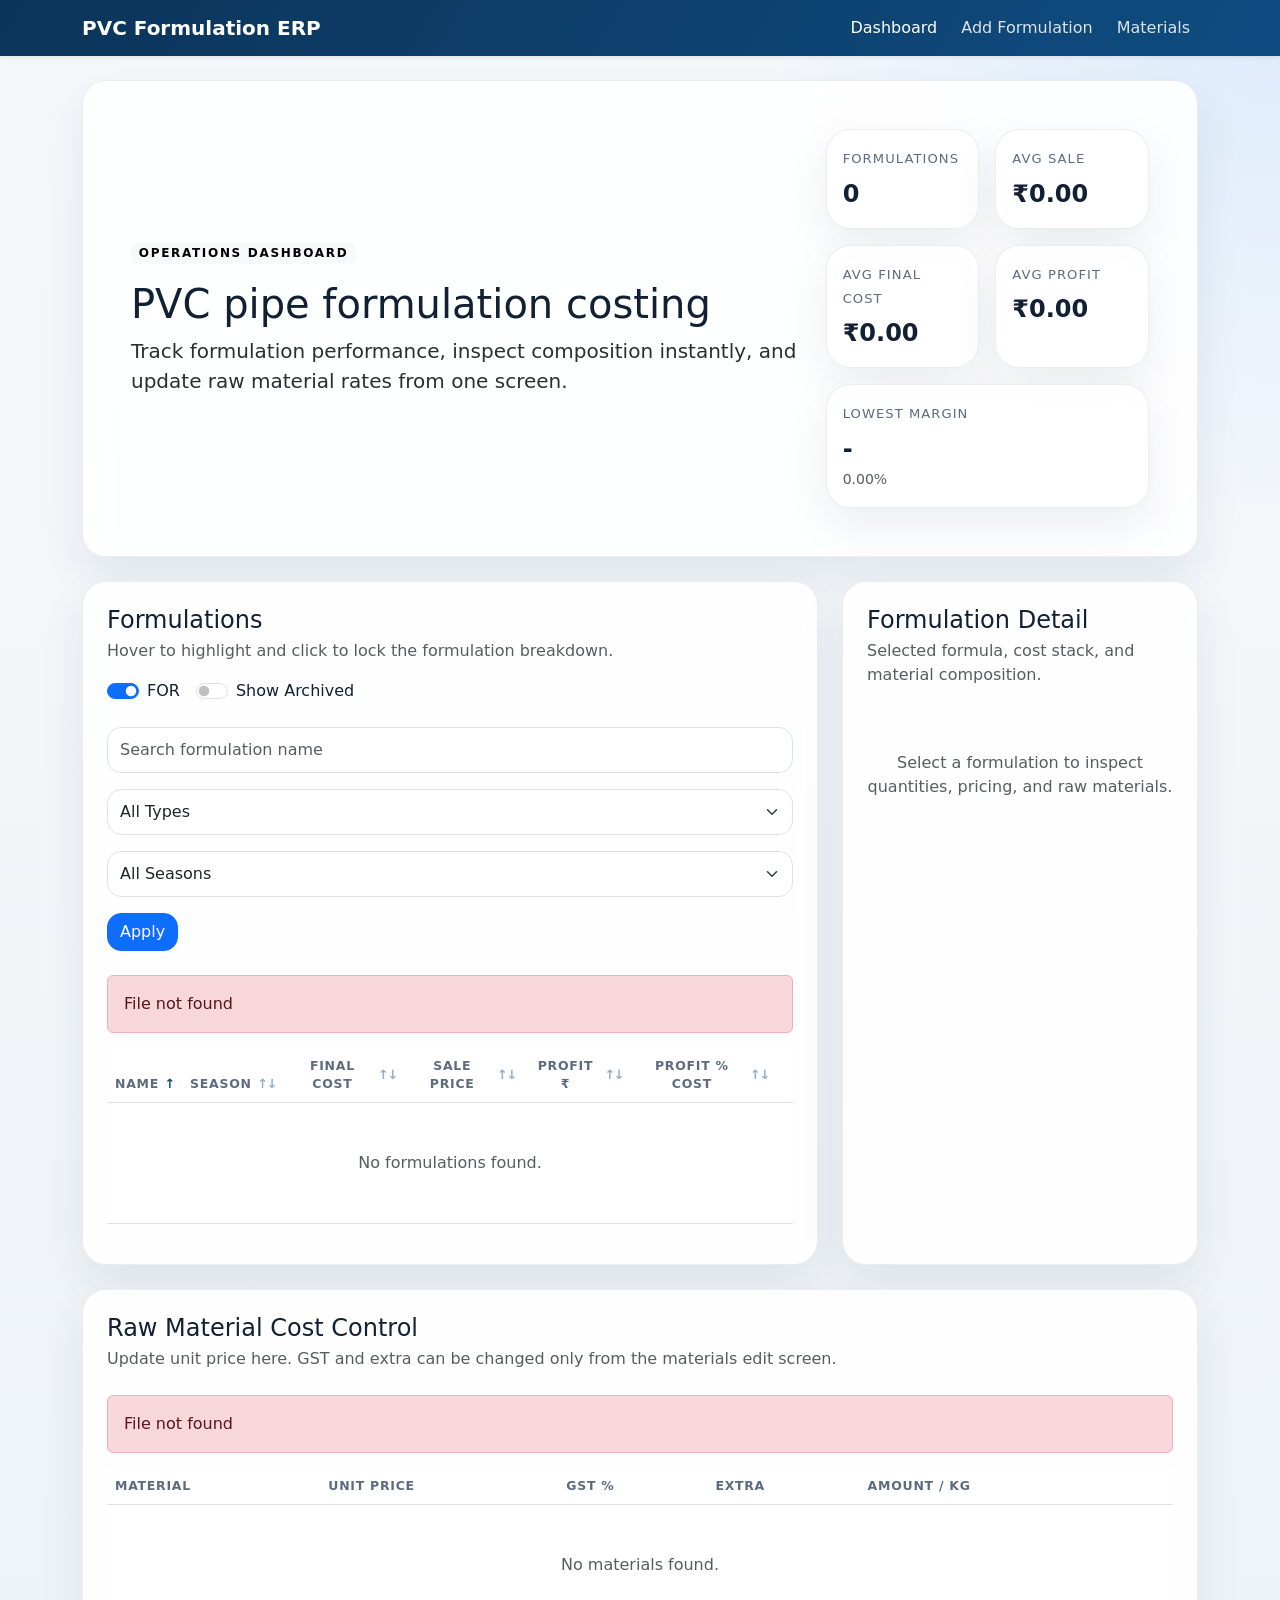
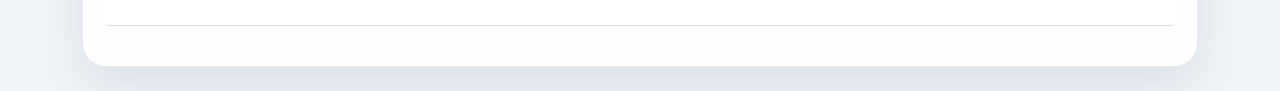
==== frontend/index.html @ 73e2455e "Enhancements" ====
<!DOCTYPE html>
<html lang="en">
  <head>
    <meta charset="UTF-8" />
    <meta name="viewport" content="width=device-width, initial-scale=1.0" />
    <title>PVC Formulation Dashboard</title>
    <link
      href="https://cdn.jsdelivr.net/npm/bootstrap@5.3.3/dist/css/bootstrap.min.css"
      rel="stylesheet"
    />
    <link rel="stylesheet" href="/frontend/css/styles.css" />
  </head>
  <body data-page="dashboard">
    <nav class="navbar navbar-expand-lg navbar-dark app-navbar shadow-sm">
      <div class="container">
        <a class="navbar-brand fw-semibold" href="/">PVC Formulation ERP</a>
        <div class="navbar-nav ms-auto gap-2">
          <a class="nav-link active" href="/">Dashboard</a>
          <a class="nav-link" href="/add-formulation">Add Formulation</a>
          <a class="nav-link" href="/materials-page">Materials</a>
        </div>
      </div>
    </nav>

    <main class="container py-4">
      <section class="hero-card p-4 p-lg-5 mb-4">
        <div class="row align-items-center g-4">
          <div class="col-lg-8">
            <span class="badge text-bg-light text-uppercase tracking">Operations Dashboard</span>
            <h1 class="display-6 mt-3 mb-2">PVC pipe formulation costing</h1>
            <p class="lead mb-0 text-secondary-emphasis">
              Track formulation performance, inspect composition instantly, and update raw material rates from one screen.
            </p>
          </div>
          <div class="col-lg-4">
            <div class="row g-3">
              <div class="col-6 col-md-4 col-lg-6">
                <div class="metric-card">
                  <span class="metric-label">Formulations</span>
                  <strong id="summaryFormulations">0</strong>
                </div>
              </div>
              <div class="col-6 col-md-4 col-lg-6">
                <div class="metric-card">
                  <span class="metric-label">Avg Sale</span>
                  <strong id="summarySalePrice">₹0.00</strong>
                </div>
              </div>
              <div class="col-6 col-md-4 col-lg-6">
                <div class="metric-card">
                  <span class="metric-label">Avg Final Cost</span>
                  <strong id="summaryFinalCost">₹0.00</strong>
                </div>
              </div>
              <div class="col-6 col-md-4 col-lg-6">
                <div class="metric-card">
                  <span class="metric-label">Avg Profit</span>
                  <strong id="summaryProfit">₹0.00</strong>
                </div>
              </div>
              <div class="col-12 col-md-8 col-lg-12">
                <div class="metric-card">
                  <span class="metric-label">Lowest Margin</span>
                  <strong id="summaryLowestMargin">-</strong>
                  <small id="summaryLowestMarginValue" class="text-muted">0.00%</small>
                </div>
              </div>
            </div>
          </div>
        </div>
      </section>

      <div class="row g-4">
        <div class="col-xl-8">
          <section class="panel-card p-4 h-100">
            <div class="d-flex flex-wrap align-items-end justify-content-between gap-3 mb-4">
              <div>
                <h2 class="h4 mb-1">Formulations</h2>
                <p class="text-muted mb-0">Hover to highlight and click to lock the formulation breakdown.</p>
              </div>
              <div class="d-flex flex-wrap gap-3 align-items-end">
                <div class="form-check form-switch mb-2">
                  <input class="form-check-input" type="checkbox" role="switch" id="dashboardWithoutFor" checked />
                  <label class="form-check-label" for="dashboardWithoutFor">FOR</label>
                </div>
                <div class="form-check form-switch mb-2">
                  <input class="form-check-input" type="checkbox" role="switch" id="showArchivedFormulations" />
                  <label class="form-check-label" for="showArchivedFormulations">Show Archived</label>
                </div>
                <input id="searchFormulations" class="form-control" placeholder="Search formulation name" />
                <select id="filterType" class="form-select">
                  <option value="">All Types</option>
                  <option value="Garden">Garden</option>
                  <option value="Braided">Braided</option>
                  <option value="Recycled">Recycled</option>
                </select>
                <select id="filterSeason" class="form-select">
                  <option value="">All Seasons</option>
                  <option value="Summer">Summer</option>
                  <option value="Winter">Winter</option>
                  <option value="All Weather">All Weather</option>
                </select>
                <button id="applyFilters" class="btn btn-primary">Apply</button>
              </div>
            </div>

            <div id="dashboardAlert" class="alert alert-danger d-none" role="alert"></div>

            <div id="dashboardLoader" class="text-center py-5 d-none">
              <div class="spinner-border text-primary" role="status"></div>
              <p class="mt-3 text-muted mb-0">Loading formulations...</p>
            </div>

            <div class="table-responsive">
              <table class="table align-middle">
                <thead>
                  <tr>
                    <th>
                      <button type="button" class="sort-button" data-sort-key="name">
                        <span>Name</span>
                        <span class="sort-arrow">↕</span>
                      </button>
                    </th>
                    <th>
                      <button type="button" class="sort-button" data-sort-key="season">
                        <span>Season</span>
                        <span class="sort-arrow">↕</span>
                      </button>
                    </th>
                    <th>
                      <button type="button" class="sort-button" data-sort-key="final_cost">
                        <span>Final Cost</span>
                        <span class="sort-arrow">↕</span>
                      </button>
                    </th>
                    <th>
                      <button type="button" class="sort-button" data-sort-key="sale_price">
                        <span>Sale Price</span>
                        <span class="sort-arrow">↕</span>
                      </button>
                    </th>
                    <th>
                      <button type="button" class="sort-button" data-sort-key="profit">
                        <span>Profit ₹</span>
                        <span class="sort-arrow">↕</span>
                      </button>
                    </th>
                    <th>
                      <button type="button" class="sort-button" data-sort-key="profit_percent_cost">
                        <span>Profit % Cost</span>
                        <span class="sort-arrow">↕</span>
                      </button>
                    </th>
                    <th></th>
                  </tr>
                </thead>
                <tbody id="formulationsTableBody">
                  <tr>
                    <td colspan="7" class="text-center text-muted py-5">No formulations found.</td>
                  </tr>
                </tbody>
              </table>
            </div>
          </section>
        </div>

        <div class="col-xl-4">
          <section class="panel-card p-4 h-100">
            <div class="d-flex justify-content-between align-items-start gap-3 mb-3">
              <div>
                <h2 class="h4 mb-1">Formulation Detail</h2>
                <p class="text-muted mb-0">Selected formula, cost stack, and material composition.</p>
              </div>
              <div class="d-flex gap-2">
                <button id="detailDuplicateButton" type="button" class="btn btn-sm btn-outline-secondary d-none">Duplicate</button>
                <button id="detailArchiveButton" type="button" class="btn btn-sm btn-outline-danger d-none">Archive</button>
                <button id="detailRestoreButton" type="button" class="btn btn-sm btn-outline-success d-none">Restore</button>
                <a id="detailEditLink" href="/add-formulation" class="btn btn-sm btn-outline-primary d-none">Edit</a>
              </div>
            </div>

            <div id="detailEmpty" class="text-muted py-5 text-center">
              Select a formulation to inspect quantities, pricing, and raw materials.
            </div>

            <div id="detailPanel" class="d-none">
              <div class="detail-header mb-3">
                <h3 id="detailName" class="h5 mb-1"></h3>
                <div class="d-flex flex-wrap gap-2">
                  <span id="detailType" class="badge text-bg-primary"></span>
                  <span id="detailSeason" class="badge text-bg-light"></span>
                </div>
              </div>

              <div class="mb-4">
                <div class="d-flex justify-content-between align-items-center mb-2">
                  <h3 class="h6 mb-0">Materials Used</h3>
                  <span id="detailMaterialCount" class="text-muted small"></span>
                </div>
                <div id="detailItems" class="detail-items"></div>
              </div>

              <div class="preview-grid">
                <div class="preview-item">
                  <span>Total Qty</span>
                  <strong id="detailTotalQty">0.00</strong>
                </div>
                <div class="preview-item">
                  <span>Total Amount</span>
                  <strong id="detailTotalAmount">₹0.00</strong>
                </div>
                <div class="preview-item">
                  <span>Price / Kg</span>
                  <strong id="detailPricePerKg">₹0.00</strong>
                </div>
                <div class="preview-item">
                  <span>Misc</span>
                  <strong id="detailMisc">₹0.00</strong>
                </div>
                <div class="preview-item">
                  <span>Final Cost</span>
                  <strong id="detailFinalCost">₹0.00</strong>
                </div>
                <div class="preview-item">
                  <span>Sale Price</span>
                  <strong id="detailSalePrice">₹0.00</strong>
                </div>
                <div class="preview-item">
                  <span>Fixed Profit</span>
                  <strong id="detailFixedProfit">₹0.00</strong>
                </div>
                <div class="preview-item">
                  <span>Profit % Cost</span>
                  <strong id="detailProfitPercentCost">0.00%</strong>
                </div>
                <div class="preview-item">
                  <span>Profit % Sale</span>
                  <strong id="detailProfitPercentSale">0.00%</strong>
                </div>
              </div>
            </div>
          </section>
        </div>
      </div>

      <section class="panel-card p-4 mt-4">
        <div class="d-flex flex-wrap align-items-center justify-content-between gap-3 mb-4">
          <div>
            <h2 class="h4 mb-1">Raw Material Cost Control</h2>
            <p class="text-muted mb-0">Update unit price here. GST and extra can be changed only from the materials edit screen.</p>
          </div>
        </div>

        <div id="dashboardMaterialsAlert" class="alert d-none" role="alert"></div>

        <div id="dashboardMaterialsLoader" class="text-center py-4 d-none">
          <div class="spinner-border text-primary" role="status"></div>
          <p class="mt-3 text-muted mb-0">Loading materials...</p>
        </div>

        <div class="table-responsive">
          <table class="table align-middle">
            <thead>
              <tr>
                <th>Material</th>
                <th>Unit Price</th>
                <th>GST %</th>
                <th>Extra</th>
                <th>Amount / Kg</th>
                <th></th>
              </tr>
            </thead>
            <tbody id="dashboardMaterialsTableBody">
              <tr>
                <td colspan="6" class="text-center text-muted py-5">No materials found.</td>
              </tr>
            </tbody>
          </table>
        </div>
      </section>
    </main>

    <script src="/frontend/js/common.js"></script>
    <script src="/frontend/js/api.js"></script>
    <script src="/frontend/js/dashboard.js"></script>
  </body>
</html>
---- frontend/css/styles.css ----
:root {
  --bg: #eef3f7;
  --surface: rgba(255, 255, 255, 0.9);
  --surface-strong: #ffffff;
  --text-main: #122033;
  --text-soft: #5e6b7f;
  --primary: #0f4c81;
  --primary-deep: #0b3459;
  --accent: #d8ecff;
  --line: rgba(18, 32, 51, 0.08);
  --shadow: 0 18px 45px rgba(16, 36, 60, 0.08);
}

body {
  min-height: 100vh;
  color: var(--text-main);
  background:
    radial-gradient(circle at top right, rgba(111, 177, 255, 0.18), transparent 25%),
    linear-gradient(180deg, #f5f8fb 0%, var(--bg) 100%);
}

.app-navbar {
  background: linear-gradient(120deg, var(--primary-deep), var(--primary));
}

.nav-link {
  color: rgba(255, 255, 255, 0.85);
}

.nav-link:hover,
.nav-link.active {
  color: #fff;
}

.hero-card,
.panel-card,
.metric-card {
  background: var(--surface);
  border: 1px solid var(--line);
  border-radius: 24px;
  box-shadow: var(--shadow);
  backdrop-filter: blur(14px);
}

.hero-card {
  overflow: hidden;
}

.tracking {
  letter-spacing: 0.14em;
}

.metric-card {
  padding: 1rem;
  min-height: 100%;
}

.metric-card strong {
  display: block;
  font-size: 1.5rem;
  margin-top: 0.35rem;
}

.metric-label {
  font-size: 0.82rem;
  text-transform: uppercase;
  color: var(--text-soft);
  letter-spacing: 0.08em;
}

.preview-grid {
  display: grid;
  grid-template-columns: repeat(2, minmax(0, 1fr));
  gap: 1rem;
}

.preview-item {
  padding: 1rem;
  background: linear-gradient(180deg, #f8fbff, #eef6ff);
  border-radius: 18px;
  border: 1px solid rgba(15, 76, 129, 0.1);
}

.preview-item span {
  display: block;
  color: var(--text-soft);
  font-size: 0.9rem;
  margin-bottom: 0.3rem;
}

.preview-item strong {
  font-size: 1.3rem;
}

.table thead th {
  color: var(--text-soft);
  font-weight: 600;
  text-transform: uppercase;
  font-size: 0.78rem;
  letter-spacing: 0.06em;
}

.sort-button {
  display: inline-flex;
  align-items: center;
  gap: 0.35rem;
  padding: 0;
  border: 0;
  background: transparent;
  color: inherit;
  font: inherit;
  text-transform: inherit;
  letter-spacing: inherit;
}

.sort-arrow {
  color: rgba(15, 76, 129, 0.45);
  font-size: 0.8rem;
  line-height: 1;
  letter-spacing: -0.1em;
}

.sort-button.is-active .sort-arrow {
  color: var(--primary);
  font-weight: 700;
}

.table tbody tr {
  background: rgba(255, 255, 255, 0.72);
}

.table tbody tr[data-formulation-id] {
  cursor: pointer;
}

.table tbody tr[data-formulation-id] > * {
  transition: background-color 0.15s ease, box-shadow 0.15s ease;
}

.table tbody tr[data-formulation-id]:hover > * {
  background: rgba(216, 236, 255, 0.38);
}

.table tbody tr[data-formulation-id].is-selected > * {
  background: rgba(216, 236, 255, 0.68);
}

.table tbody tr[data-formulation-id].is-selected > *:first-child {
  box-shadow: inset 1px 0 0 rgba(15, 76, 129, 0.12), inset 0 1px 0 rgba(15, 76, 129, 0.12),
    inset 0 -1px 0 rgba(15, 76, 129, 0.12);
}

.table tbody tr[data-formulation-id].is-selected > *:last-child {
  box-shadow: inset -1px 0 0 rgba(15, 76, 129, 0.12), inset 0 1px 0 rgba(15, 76, 129, 0.12),
    inset 0 -1px 0 rgba(15, 76, 129, 0.12);
}

.table tbody tr[data-formulation-id].is-selected > *:not(:first-child):not(:last-child) {
  box-shadow: inset 0 1px 0 rgba(15, 76, 129, 0.12), inset 0 -1px 0 rgba(15, 76, 129, 0.12);
}

.table-row-summary {
  max-height: 0;
  overflow: hidden;
  color: var(--text-soft);
  font-size: 0.76rem;
  transition: max-height 0.15s ease, margin-top 0.15s ease;
}

.table tbody tr[data-formulation-id]:hover .table-row-summary,
.table tbody tr[data-formulation-id].is-selected .table-row-summary {
  max-height: 1.25rem;
  margin-top: 0.25rem;
}

.form-control,
.form-select {
  border-radius: 14px;
  min-height: 46px;
}

.btn {
  border-radius: 14px;
}

.item-row {
  border-color: rgba(15, 76, 129, 0.12) !important;
}

.detail-items {
  display: grid;
  gap: 0.75rem;
}

.detail-item {
  display: flex;
  justify-content: space-between;
  gap: 1rem;
  padding: 0.9rem 1rem;
  background: linear-gradient(180deg, #fbfdff, #f2f7fd);
  border: 1px solid rgba(15, 76, 129, 0.08);
  border-radius: 16px;
}

@media (max-width: 767px) {
  .preview-grid {
    grid-template-columns: 1fr;
  }
}
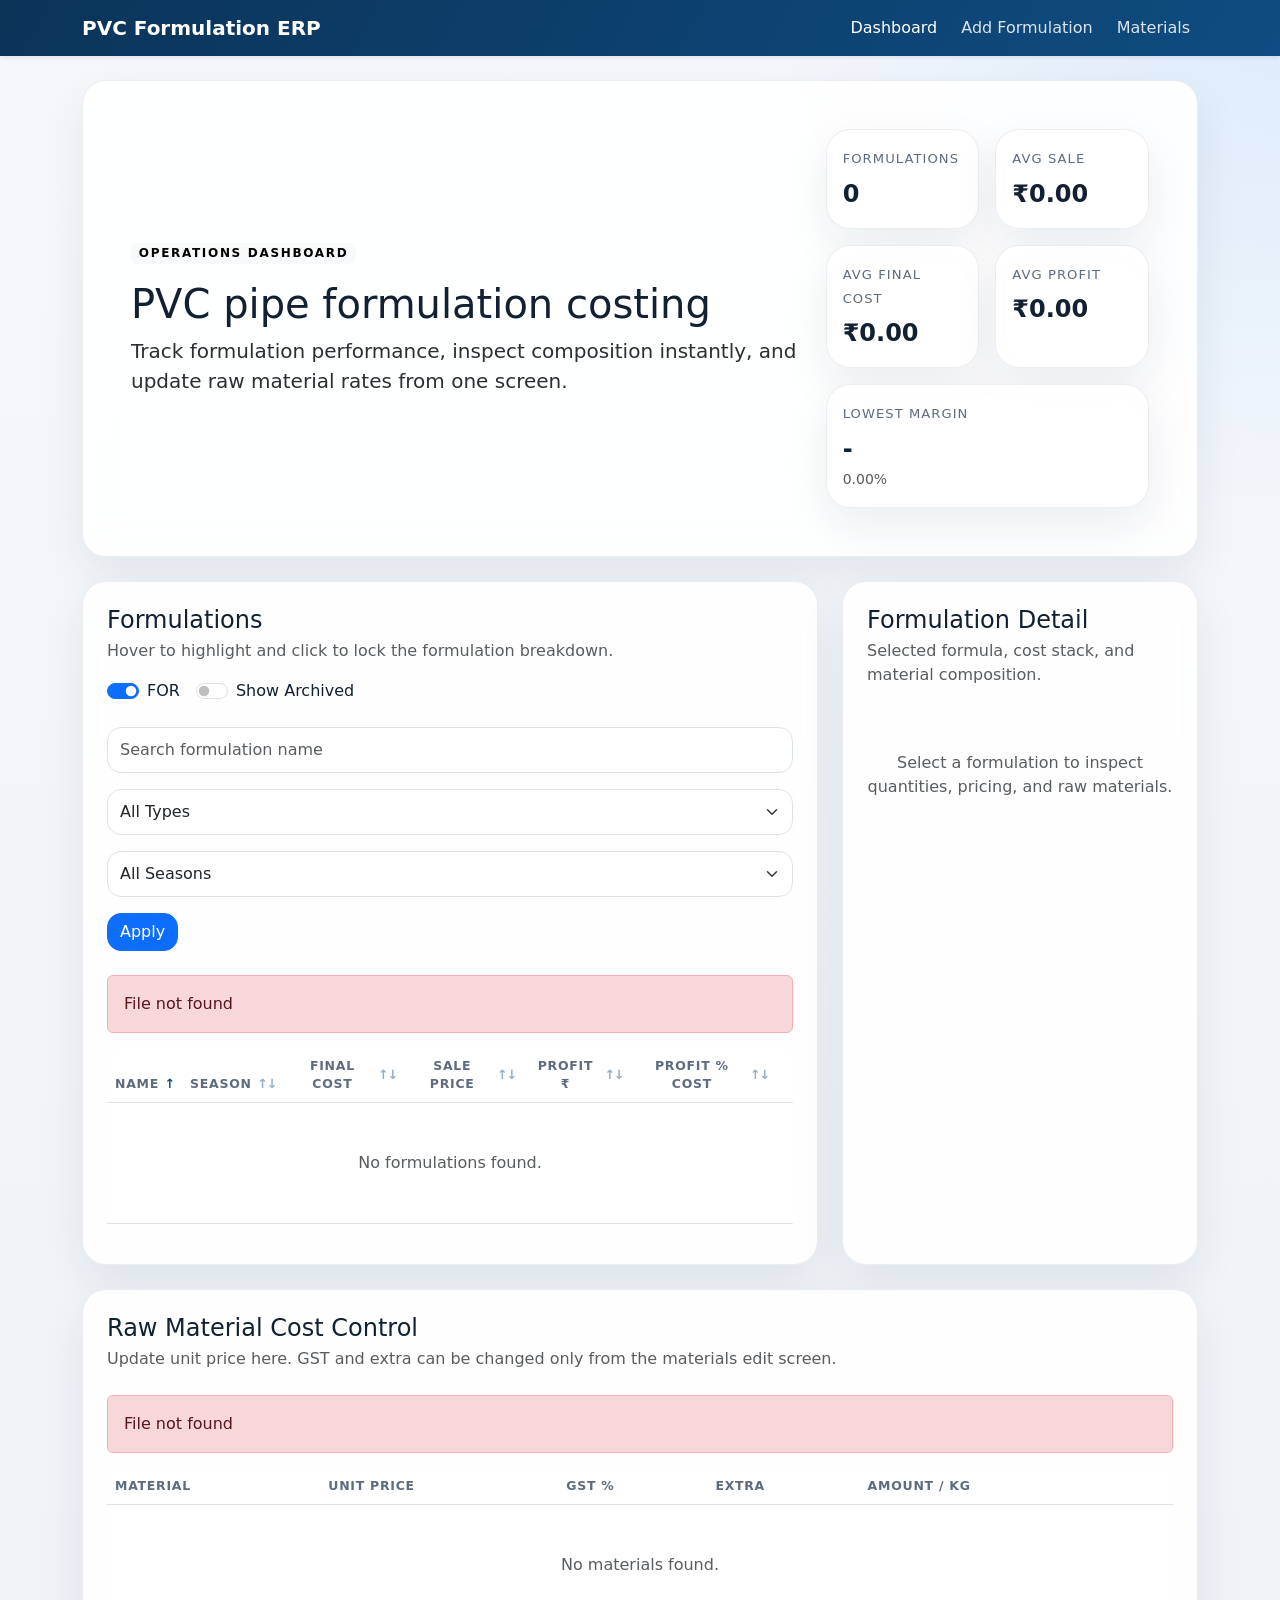
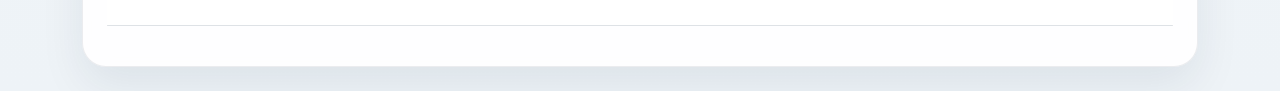
==== commit 77e9ecb5: "Responsive" ====
--- a/frontend/index.html
+++ b/frontend/index.html
@@ -14,7 +14,7 @@
     <nav class="navbar navbar-expand-lg navbar-dark app-navbar shadow-sm">
       <div class="container">
         <a class="navbar-brand fw-semibold" href="/">PVC Formulation ERP</a>
-        <div class="navbar-nav ms-auto gap-2">
+        <div class="navbar-nav app-nav-links ms-auto gap-2">
           <a class="nav-link active" href="/">Dashboard</a>
           <a class="nav-link" href="/add-formulation">Add Formulation</a>
           <a class="nav-link" href="/materials-page">Materials</a>
@@ -73,12 +73,12 @@
       <div class="row g-4">
         <div class="col-xl-8">
           <section class="panel-card p-4 h-100">
-            <div class="d-flex flex-wrap align-items-end justify-content-between gap-3 mb-4">
+            <div class="d-flex flex-wrap align-items-end justify-content-between gap-3 mb-4 dashboard-toolbar">
               <div>
                 <h2 class="h4 mb-1">Formulations</h2>
                 <p class="text-muted mb-0">Hover to highlight and click to lock the formulation breakdown.</p>
               </div>
-              <div class="d-flex flex-wrap gap-3 align-items-end">
+              <div class="d-flex flex-wrap gap-3 align-items-end dashboard-filters">
                 <div class="form-check form-switch mb-2">
                   <input class="form-check-input" type="checkbox" role="switch" id="dashboardWithoutFor" checked />
                   <label class="form-check-label" for="dashboardWithoutFor">FOR</label>
@@ -171,7 +171,7 @@
                 <h2 class="h4 mb-1">Formulation Detail</h2>
                 <p class="text-muted mb-0">Selected formula, cost stack, and material composition.</p>
               </div>
-              <div class="d-flex gap-2">
+              <div class="d-flex gap-2 detail-actions">
                 <button id="detailDuplicateButton" type="button" class="btn btn-sm btn-outline-secondary d-none">Duplicate</button>
                 <button id="detailArchiveButton" type="button" class="btn btn-sm btn-outline-danger d-none">Archive</button>
                 <button id="detailRestoreButton" type="button" class="btn btn-sm btn-outline-success d-none">Restore</button>
--- a/frontend/css/styles.css
+++ b/frontend/css/styles.css
@@ -19,12 +19,17 @@
     linear-gradient(180deg, #f5f8fb 0%, var(--bg) 100%);
 }
 
+.container {
+  width: min(100% - 1.5rem, 1180px);
+}
+
 .app-navbar {
   background: linear-gradient(120deg, var(--primary-deep), var(--primary));
 }
 
 .nav-link {
   color: rgba(255, 255, 255, 0.85);
+  padding-inline: 0.25rem;
 }
 
 .nav-link:hover,
@@ -202,8 +207,153 @@
   border-radius: 16px;
 }
 
+.dashboard-filters > *,
+.dashboard-toolbar > *,
+.section-header-wrap > * {
+  min-width: 0;
+}
+
+#searchFormulations {
+  min-width: 220px;
+}
+
+#filterType,
+#filterSeason {
+  min-width: 160px;
+}
+
+.detail-actions {
+  flex-wrap: wrap;
+  justify-content: flex-end;
+}
+
+.form-actions-wrap {
+  flex-wrap: wrap;
+}
+
+.form-actions-wrap > .btn {
+  flex: 1 1 180px;
+}
+
+.preview-panel {
+  top: 1rem !important;
+}
+
+.table-responsive {
+  border-radius: 18px;
+}
+
 @media (max-width: 767px) {
+  body {
+    font-size: 0.96rem;
+  }
+
+  .container {
+    width: min(100% - 1rem, 1180px);
+  }
+
+  .app-nav-links {
+    width: 100%;
+    margin-top: 0.75rem;
+    gap: 0.35rem !important;
+  }
+
+  .app-nav-links .nav-link {
+    display: block;
+    width: 100%;
+    padding: 0.55rem 0.75rem;
+    border-radius: 12px;
+    background: rgba(255, 255, 255, 0.08);
+  }
+
+  .hero-card,
+  .panel-card,
+  .metric-card {
+    border-radius: 20px;
+  }
+
+  .hero-card,
+  .panel-card {
+    padding: 1rem !important;
+  }
+
+  .dashboard-toolbar,
+  .dashboard-filters,
+  .section-header-wrap,
+  .detail-actions,
+  .form-actions-wrap {
+    flex-direction: column;
+    align-items: stretch !important;
+  }
+
+  .dashboard-filters .form-check,
+  .dashboard-filters .form-control,
+  .dashboard-filters .form-select,
+  .dashboard-filters .btn,
+  .detail-actions > *,
+  .section-header-wrap > *,
+  .form-actions-wrap > * {
+    width: 100%;
+  }
+
+  .detail-actions {
+    justify-content: stretch;
+  }
+
+  #searchFormulations,
+  #filterType,
+  #filterSeason {
+    min-width: 0;
+  }
+
+  .table {
+    font-size: 0.9rem;
+  }
+
+  .table-row-summary {
+    max-height: none;
+    margin-top: 0.25rem;
+  }
+
   .preview-grid {
     grid-template-columns: 1fr;
   }
-}
+
+  .preview-item {
+    padding: 0.9rem;
+  }
+
+  .preview-item strong {
+    font-size: 1.15rem;
+  }
+
+  .detail-item {
+    flex-direction: column;
+    align-items: flex-start;
+    padding: 0.85rem 0.9rem;
+  }
+
+  .detail-item .text-end {
+    text-align: left !important;
+  }
+
+  .metric-card strong {
+    font-size: 1.2rem;
+  }
+
+  .preview-panel {
+    position: static !important;
+    top: auto !important;
+  }
+}
+
+@media (max-width: 991px) {
+  .preview-panel {
+    position: static !important;
+    top: auto !important;
+  }
+
+  .detail-actions {
+    justify-content: flex-start;
+  }
+}
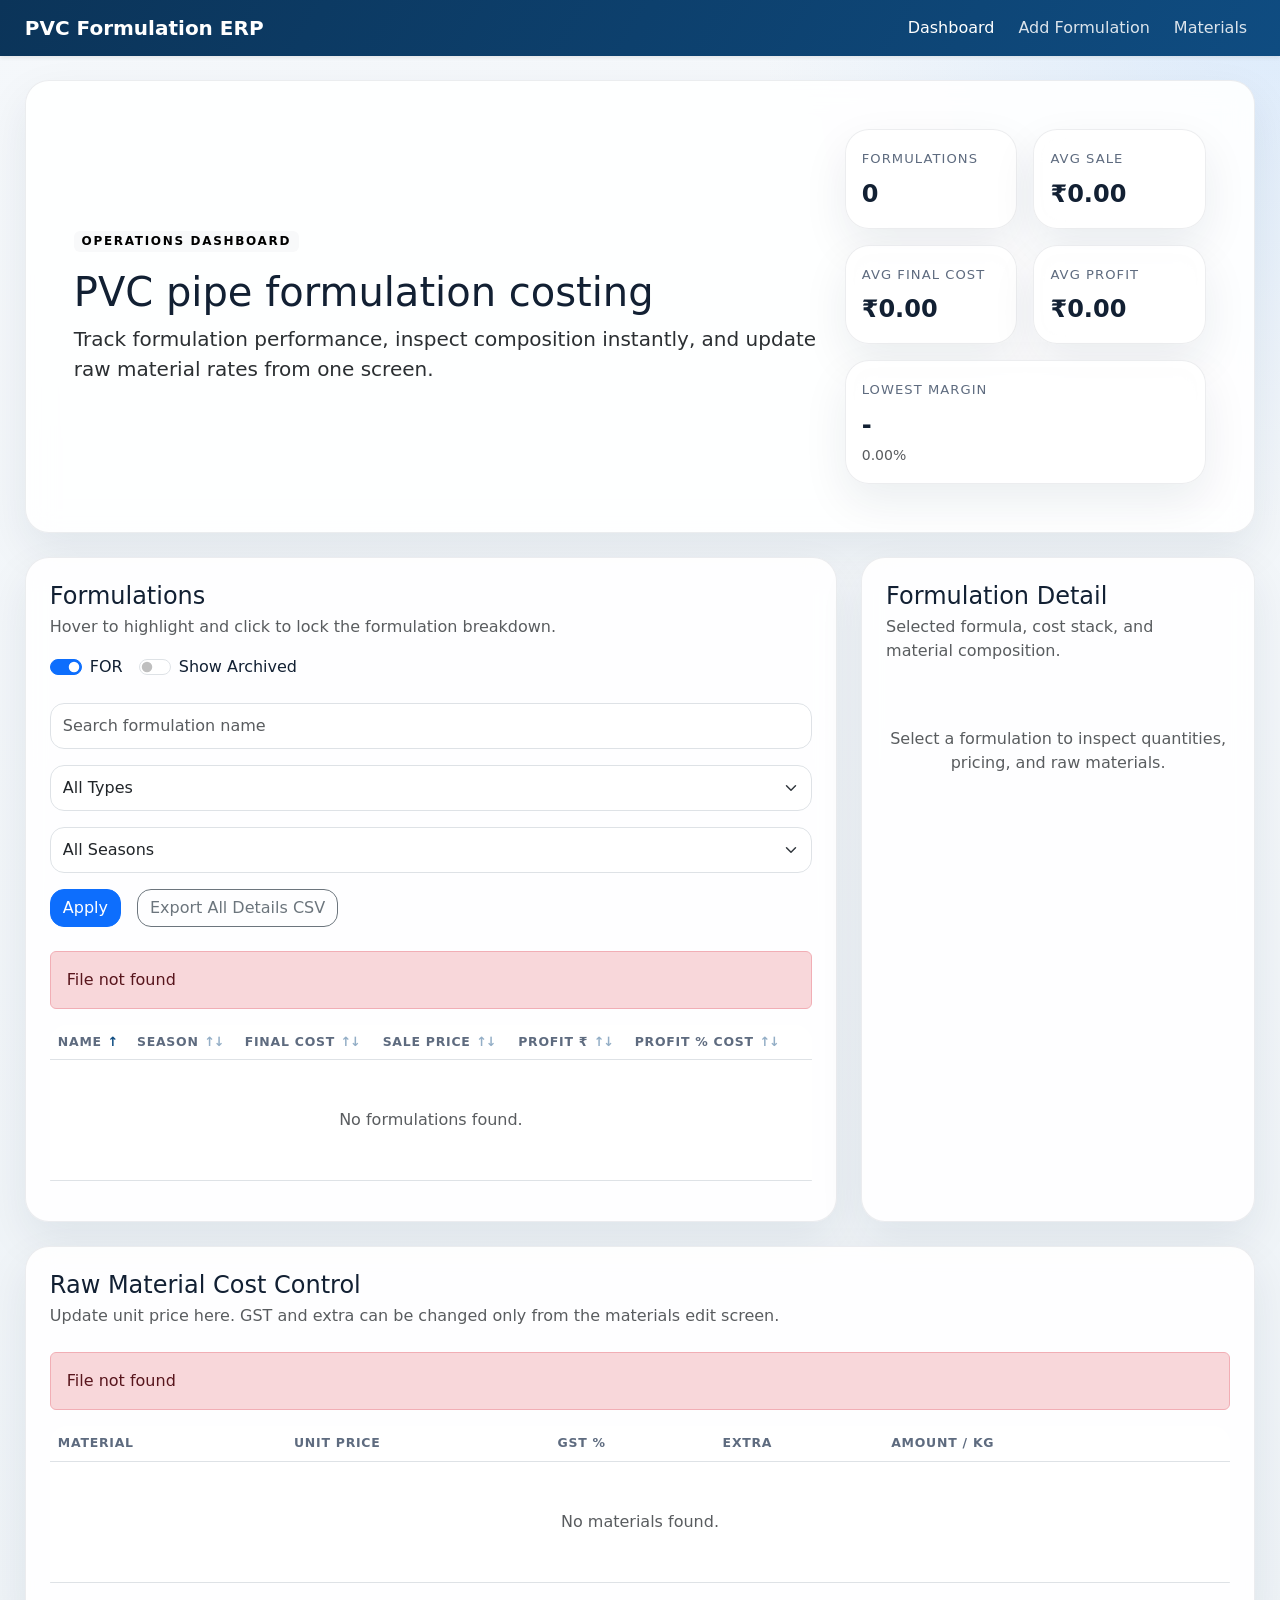
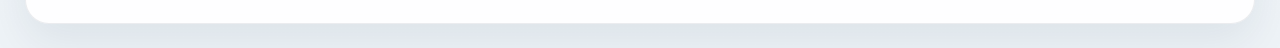
==== commit 27161e25: "Export" ====
--- a/frontend/index.html
+++ b/frontend/index.html
@@ -101,6 +101,7 @@
                   <option value="All Weather">All Weather</option>
                 </select>
                 <button id="applyFilters" class="btn btn-primary">Apply</button>
+                <a id="exportAllFormulationDetailsCsv" class="btn btn-outline-secondary" href="/exports/formulations-details.csv">Export All Details CSV</a>
               </div>
             </div>
 
@@ -172,6 +173,7 @@
                 <p class="text-muted mb-0">Selected formula, cost stack, and material composition.</p>
               </div>
               <div class="d-flex gap-2 detail-actions">
+                <a id="detailExportCsvLink" href="/exports/formulations.csv" class="btn btn-sm btn-outline-dark d-none">Export CSV</a>
                 <button id="detailDuplicateButton" type="button" class="btn btn-sm btn-outline-secondary d-none">Duplicate</button>
                 <button id="detailArchiveButton" type="button" class="btn btn-sm btn-outline-danger d-none">Archive</button>
                 <button id="detailRestoreButton" type="button" class="btn btn-sm btn-outline-success d-none">Restore</button>
--- a/frontend/css/styles.css
+++ b/frontend/css/styles.css
@@ -20,7 +20,8 @@
 }
 
 .container {
-  width: min(100% - 1.5rem, 1180px);
+  width: min(96vw, 1560px) !important;
+  max-width: none !important;
 }
 
 .app-navbar {
@@ -207,6 +208,33 @@
   border-radius: 16px;
 }
 
+.version-card summary {
+  list-style: none;
+  cursor: pointer;
+}
+
+.version-card summary::-webkit-details-marker {
+  display: none;
+}
+
+.version-summary::after {
+  content: "Expand +";
+  margin-left: auto;
+  color: var(--primary);
+  font-weight: 700;
+  font-size: 0.9rem;
+  line-height: 1;
+  white-space: nowrap;
+}
+
+.version-card[open] .version-summary::after {
+  content: "Collapse -";
+}
+
+.version-card:not([open]) {
+  background: linear-gradient(180deg, #fbfdff, #f4f8fc);
+}
+
 .dashboard-filters > *,
 .dashboard-toolbar > *,
 .section-header-wrap > * {
@@ -249,7 +277,8 @@
   }
 
   .container {
-    width: min(100% - 1rem, 1180px);
+    width: min(100vw - 1rem, 1180px) !important;
+    max-width: none !important;
   }
 
   .app-nav-links {
@@ -347,6 +376,13 @@
   }
 }
 
+@media (min-width: 1200px) {
+  .container {
+    width: min(98vw, 1700px) !important;
+    max-width: none !important;
+  }
+}
+
 @media (max-width: 991px) {
   .preview-panel {
     position: static !important;
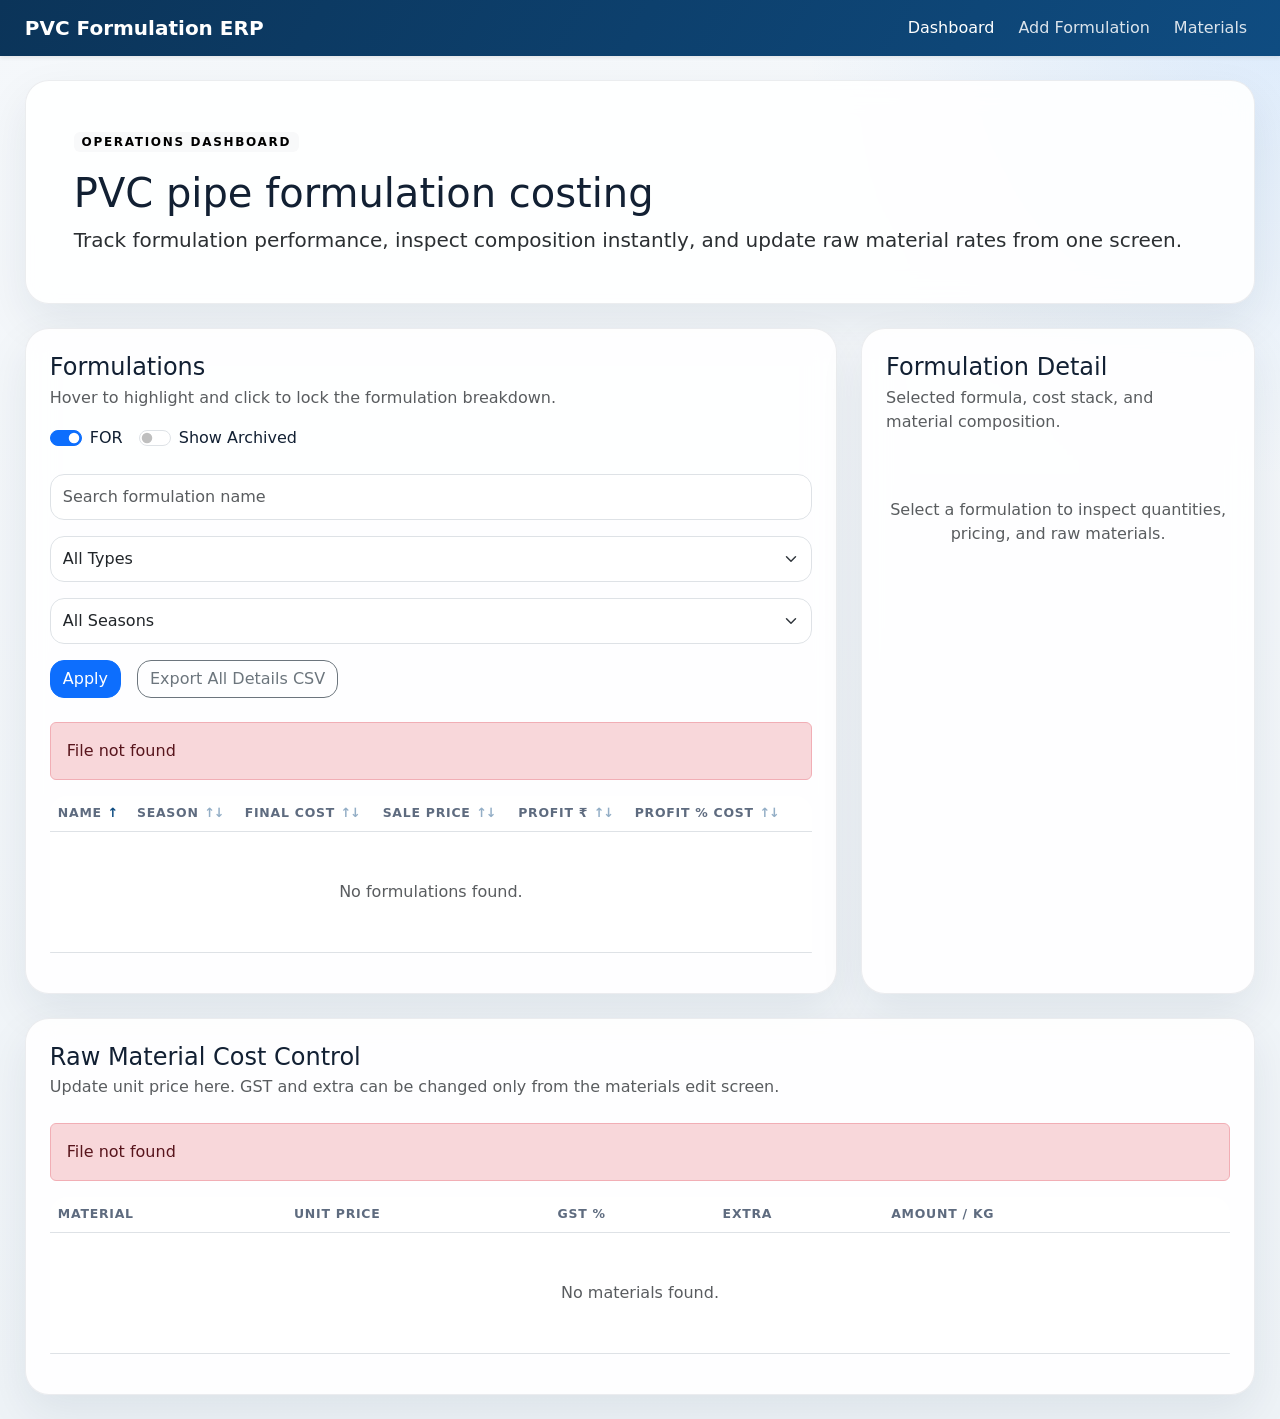
==== commit 384429fc: "UI Updates" ====
--- a/frontend/index.html
+++ b/frontend/index.html
@@ -24,50 +24,11 @@
 
     <main class="container py-4">
       <section class="hero-card p-4 p-lg-5 mb-4">
-        <div class="row align-items-center g-4">
-          <div class="col-lg-8">
-            <span class="badge text-bg-light text-uppercase tracking">Operations Dashboard</span>
-            <h1 class="display-6 mt-3 mb-2">PVC pipe formulation costing</h1>
-            <p class="lead mb-0 text-secondary-emphasis">
-              Track formulation performance, inspect composition instantly, and update raw material rates from one screen.
-            </p>
-          </div>
-          <div class="col-lg-4">
-            <div class="row g-3">
-              <div class="col-6 col-md-4 col-lg-6">
-                <div class="metric-card">
-                  <span class="metric-label">Formulations</span>
-                  <strong id="summaryFormulations">0</strong>
-                </div>
-              </div>
-              <div class="col-6 col-md-4 col-lg-6">
-                <div class="metric-card">
-                  <span class="metric-label">Avg Sale</span>
-                  <strong id="summarySalePrice">₹0.00</strong>
-                </div>
-              </div>
-              <div class="col-6 col-md-4 col-lg-6">
-                <div class="metric-card">
-                  <span class="metric-label">Avg Final Cost</span>
-                  <strong id="summaryFinalCost">₹0.00</strong>
-                </div>
-              </div>
-              <div class="col-6 col-md-4 col-lg-6">
-                <div class="metric-card">
-                  <span class="metric-label">Avg Profit</span>
-                  <strong id="summaryProfit">₹0.00</strong>
-                </div>
-              </div>
-              <div class="col-12 col-md-8 col-lg-12">
-                <div class="metric-card">
-                  <span class="metric-label">Lowest Margin</span>
-                  <strong id="summaryLowestMargin">-</strong>
-                  <small id="summaryLowestMarginValue" class="text-muted">0.00%</small>
-                </div>
-              </div>
-            </div>
-          </div>
-        </div>
+        <span class="badge text-bg-light text-uppercase tracking">Operations Dashboard</span>
+        <h1 class="display-6 mt-3 mb-2">PVC pipe formulation costing</h1>
+        <p class="lead mb-0 text-secondary-emphasis">
+          Track formulation performance, inspect composition instantly, and update raw material rates from one screen.
+        </p>
       </section>
 
       <div class="row g-4">
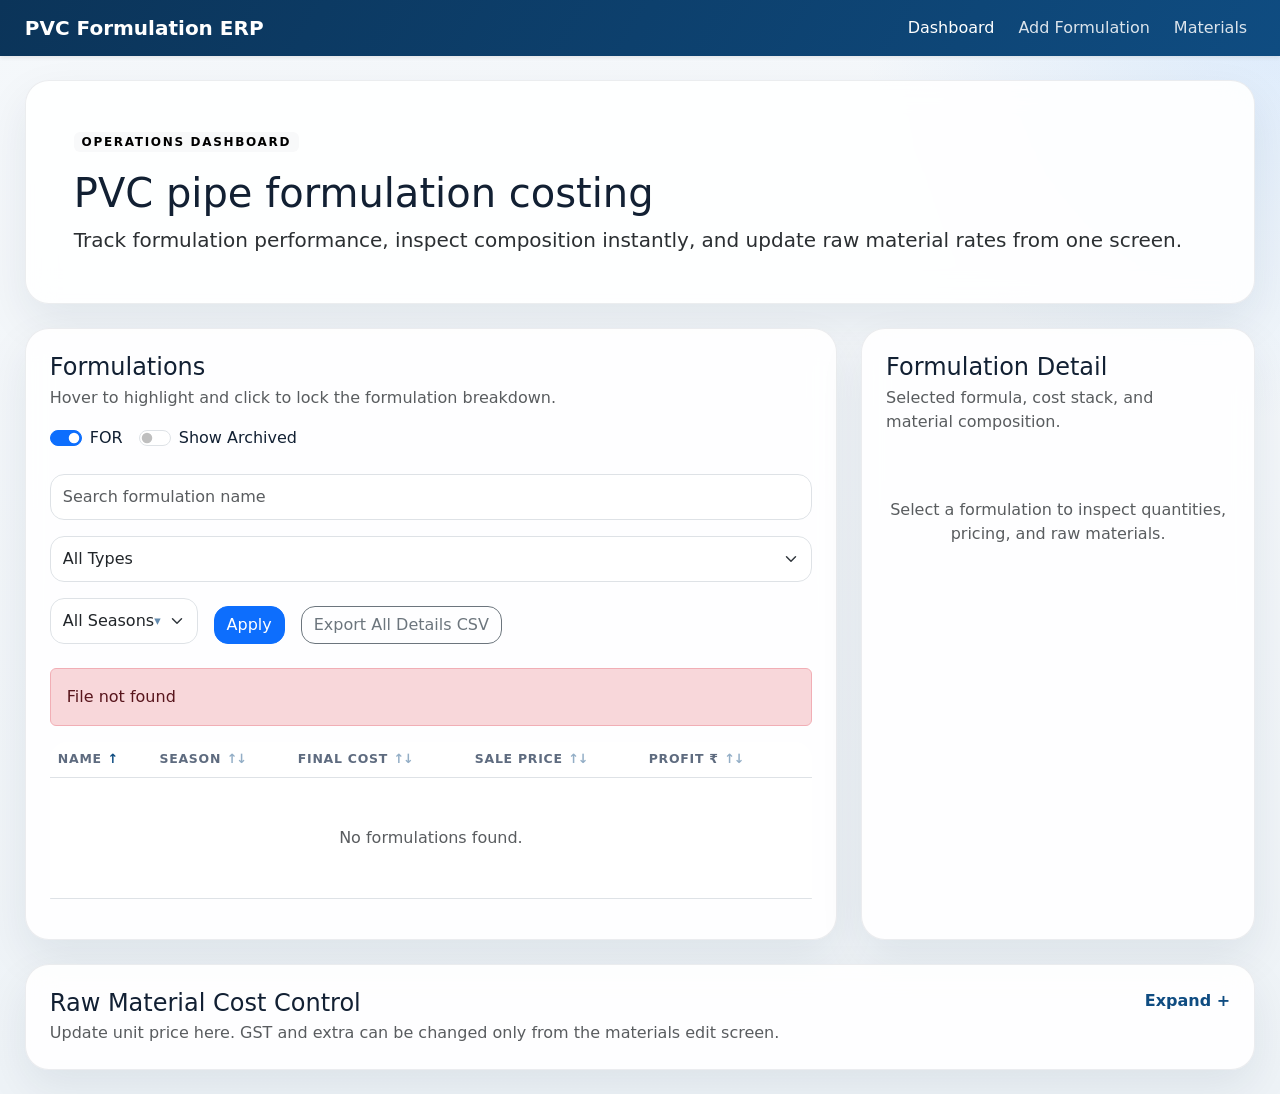
==== commit 4e52906f: "UI Changes" ====
--- a/frontend/index.html
+++ b/frontend/index.html
@@ -55,12 +55,23 @@
                   <option value="Braided">Braided</option>
                   <option value="Recycled">Recycled</option>
                 </select>
-                <select id="filterSeason" class="form-select">
-                  <option value="">All Seasons</option>
-                  <option value="Summer">Summer</option>
-                  <option value="Winter">Winter</option>
-                  <option value="All Weather">All Weather</option>
-                </select>
+                <details id="seasonFilterDropdown" class="filter-dropdown">
+                  <summary id="seasonFilterSummary" class="form-select filter-dropdown-trigger">All Seasons</summary>
+                  <div class="filter-dropdown-menu">
+                    <label class="filter-check-option">
+                      <input type="checkbox" class="season-filter-checkbox" value="Summer" />
+                      <span>Summer</span>
+                    </label>
+                    <label class="filter-check-option">
+                      <input type="checkbox" class="season-filter-checkbox" value="Winter" />
+                      <span>Winter</span>
+                    </label>
+                    <label class="filter-check-option">
+                      <input type="checkbox" class="season-filter-checkbox" value="All Weather" />
+                      <span>All Weather</span>
+                    </label>
+                  </div>
+                </details>
                 <button id="applyFilters" class="btn btn-primary">Apply</button>
                 <a id="exportAllFormulationDetailsCsv" class="btn btn-outline-secondary" href="/exports/formulations-details.csv">Export All Details CSV</a>
               </div>
@@ -107,18 +118,12 @@
                         <span class="sort-arrow">↕</span>
                       </button>
                     </th>
-                    <th>
-                      <button type="button" class="sort-button" data-sort-key="profit_percent_cost">
-                        <span>Profit % Cost</span>
-                        <span class="sort-arrow">↕</span>
-                      </button>
-                    </th>
                     <th></th>
                   </tr>
                 </thead>
                 <tbody id="formulationsTableBody">
                   <tr>
-                    <td colspan="7" class="text-center text-muted py-5">No formulations found.</td>
+                    <td colspan="6" class="text-center text-muted py-5">No formulations found.</td>
                   </tr>
                 </tbody>
               </table>
@@ -165,14 +170,6 @@
 
               <div class="preview-grid">
                 <div class="preview-item">
-                  <span>Total Qty</span>
-                  <strong id="detailTotalQty">0.00</strong>
-                </div>
-                <div class="preview-item">
-                  <span>Total Amount</span>
-                  <strong id="detailTotalAmount">₹0.00</strong>
-                </div>
-                <div class="preview-item">
                   <span>Price / Kg</span>
                   <strong id="detailPricePerKg">₹0.00</strong>
                 </div>
@@ -207,39 +204,43 @@
       </div>
 
       <section class="panel-card p-4 mt-4">
-        <div class="d-flex flex-wrap align-items-center justify-content-between gap-3 mb-4">
-          <div>
-            <h2 class="h4 mb-1">Raw Material Cost Control</h2>
-            <p class="text-muted mb-0">Update unit price here. GST and extra can be changed only from the materials edit screen.</p>
+        <details class="dashboard-section-toggle">
+          <summary class="dashboard-section-summary">
+            <div>
+              <h2 class="h4 mb-1">Raw Material Cost Control</h2>
+              <p class="text-muted mb-0">Update unit price here. GST and extra can be changed only from the materials edit screen.</p>
+            </div>
+          </summary>
+
+          <div class="pt-4">
+            <div id="dashboardMaterialsAlert" class="alert d-none" role="alert"></div>
+
+            <div id="dashboardMaterialsLoader" class="text-center py-4 d-none">
+              <div class="spinner-border text-primary" role="status"></div>
+              <p class="mt-3 text-muted mb-0">Loading materials...</p>
+            </div>
+
+            <div class="table-responsive">
+              <table class="table align-middle">
+                <thead>
+                  <tr>
+                    <th>Material</th>
+                    <th>Unit Price</th>
+                    <th>GST %</th>
+                    <th>Extra</th>
+                    <th>Amount / Kg</th>
+                    <th></th>
+                  </tr>
+                </thead>
+                <tbody id="dashboardMaterialsTableBody">
+                  <tr>
+                    <td colspan="6" class="text-center text-muted py-5">No materials found.</td>
+                  </tr>
+                </tbody>
+              </table>
+            </div>
           </div>
-        </div>
-
-        <div id="dashboardMaterialsAlert" class="alert d-none" role="alert"></div>
-
-        <div id="dashboardMaterialsLoader" class="text-center py-4 d-none">
-          <div class="spinner-border text-primary" role="status"></div>
-          <p class="mt-3 text-muted mb-0">Loading materials...</p>
-        </div>
-
-        <div class="table-responsive">
-          <table class="table align-middle">
-            <thead>
-              <tr>
-                <th>Material</th>
-                <th>Unit Price</th>
-                <th>GST %</th>
-                <th>Extra</th>
-                <th>Amount / Kg</th>
-                <th></th>
-              </tr>
-            </thead>
-            <tbody id="dashboardMaterialsTableBody">
-              <tr>
-                <td colspan="6" class="text-center text-muted py-5">No materials found.</td>
-              </tr>
-            </tbody>
-          </table>
-        </div>
+        </details>
       </section>
     </main>
 
--- a/frontend/css/styles.css
+++ b/frontend/css/styles.css
@@ -165,18 +165,122 @@
   box-shadow: inset 0 1px 0 rgba(15, 76, 129, 0.12), inset 0 -1px 0 rgba(15, 76, 129, 0.12);
 }
 
-.table-row-summary {
-  max-height: 0;
-  overflow: hidden;
-  color: var(--text-soft);
-  font-size: 0.76rem;
-  transition: max-height 0.15s ease, margin-top 0.15s ease;
-}
-
-.table tbody tr[data-formulation-id]:hover .table-row-summary,
-.table tbody tr[data-formulation-id].is-selected .table-row-summary {
-  max-height: 1.25rem;
-  margin-top: 0.25rem;
+.row-actions-dropdown {
+  position: relative;
+  display: inline-block;
+}
+
+.row-actions-dropdown summary {
+  list-style: none;
+}
+
+.row-actions-dropdown summary::-webkit-details-marker {
+  display: none;
+}
+
+.row-actions-trigger {
+  min-width: 88px;
+}
+
+.row-actions-menu {
+  position: absolute;
+  top: calc(100% + 0.4rem);
+  right: 0;
+  z-index: 10;
+  display: grid;
+  gap: 0.45rem;
+  min-width: 150px;
+  padding: 0.7rem;
+  background: rgba(255, 255, 255, 0.98);
+  border: 1px solid rgba(15, 76, 129, 0.1);
+  border-radius: 16px;
+  box-shadow: 0 18px 40px rgba(16, 24, 40, 0.12);
+}
+
+.row-actions-menu .btn {
+  width: 100%;
+}
+
+.filter-dropdown {
+  position: relative;
+  min-width: 170px;
+}
+
+.filter-dropdown summary {
+  list-style: none;
+  cursor: pointer;
+}
+
+.filter-dropdown summary::-webkit-details-marker {
+  display: none;
+}
+
+.filter-dropdown-trigger {
+  display: flex;
+  align-items: center;
+  justify-content: space-between;
+  user-select: none;
+}
+
+.filter-dropdown-trigger::after {
+  content: "▾";
+  color: rgba(15, 76, 129, 0.65);
+  font-size: 0.8rem;
+}
+
+.filter-dropdown-menu {
+  position: absolute;
+  top: calc(100% + 0.4rem);
+  left: 0;
+  z-index: 10;
+  display: grid;
+  gap: 0.55rem;
+  min-width: 100%;
+  padding: 0.8rem;
+  background: rgba(255, 255, 255, 0.98);
+  border: 1px solid rgba(15, 76, 129, 0.1);
+  border-radius: 16px;
+  box-shadow: 0 18px 40px rgba(16, 24, 40, 0.12);
+}
+
+.filter-check-option {
+  display: flex;
+  align-items: center;
+  gap: 0.6rem;
+  margin: 0;
+  color: var(--text-main);
+  font-weight: 500;
+}
+
+.filter-check-option input {
+  margin: 0;
+}
+
+.dashboard-section-toggle summary {
+  list-style: none;
+  cursor: pointer;
+}
+
+.dashboard-section-toggle summary::-webkit-details-marker {
+  display: none;
+}
+
+.dashboard-section-summary {
+  display: flex;
+  align-items: flex-start;
+  justify-content: space-between;
+  gap: 1rem;
+}
+
+.dashboard-section-summary::after {
+  content: "Expand +";
+  color: var(--primary);
+  font-weight: 700;
+  white-space: nowrap;
+}
+
+.dashboard-section-toggle[open] .dashboard-section-summary::after {
+  content: "Collapse -";
 }
 
 .form-control,
@@ -245,8 +349,7 @@
   min-width: 220px;
 }
 
-#filterType,
-#filterSeason {
+#filterType {
   min-width: 160px;
 }
 
@@ -330,18 +433,12 @@
   }
 
   #searchFormulations,
-  #filterType,
-  #filterSeason {
+  #filterType {
     min-width: 0;
   }
 
   .table {
     font-size: 0.9rem;
-  }
-
-  .table-row-summary {
-    max-height: none;
-    margin-top: 0.25rem;
   }
 
   .preview-grid {
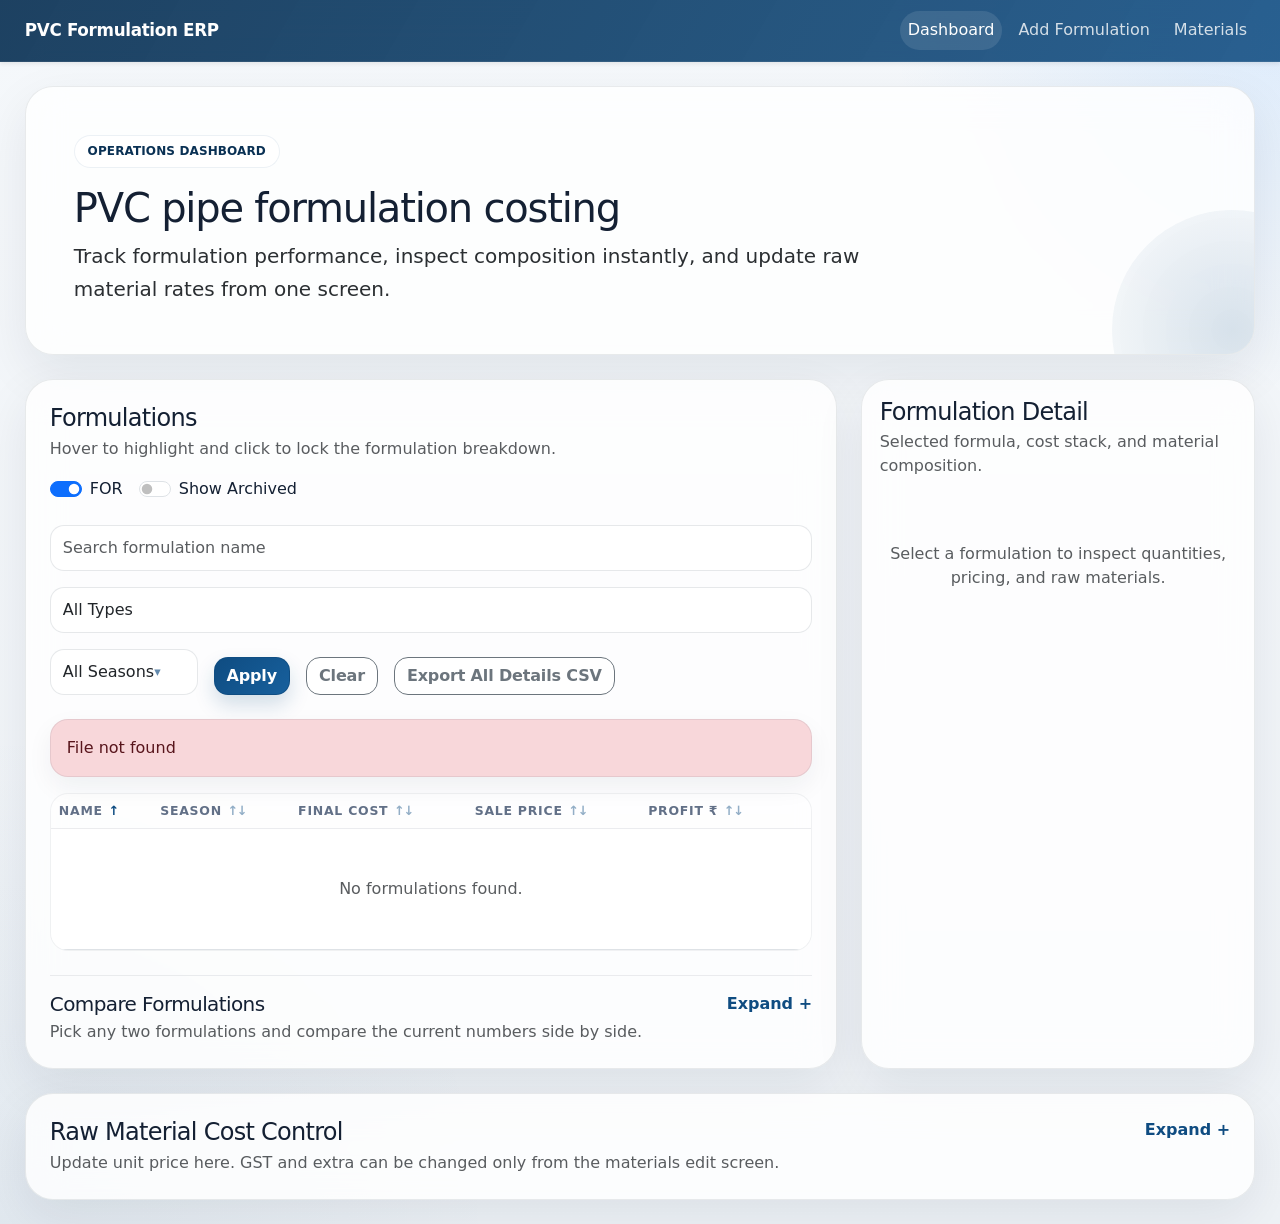
==== commit 7a225e58: "UI Updates" ====
--- a/frontend/index.html
+++ b/frontend/index.html
@@ -73,6 +73,7 @@
                   </div>
                 </details>
                 <button id="applyFilters" class="btn btn-primary">Apply</button>
+                <button id="clearFilters" type="button" class="btn btn-outline-secondary">Clear</button>
                 <a id="exportAllFormulationDetailsCsv" class="btn btn-outline-secondary" href="/exports/formulations-details.csv">Export All Details CSV</a>
               </div>
             </div>
@@ -128,11 +129,67 @@
                 </tbody>
               </table>
             </div>
+
+            <details class="dashboard-section-toggle comparison-section mt-4">
+              <summary class="dashboard-section-summary">
+                <div>
+                  <h3 class="h5 mb-1">Compare Formulations</h3>
+                  <p class="text-muted mb-0">Pick any two formulations and compare the current numbers side by side.</p>
+                </div>
+              </summary>
+              <div class="pt-4">
+                <div class="row g-3 mb-3">
+                  <div class="col-md-6">
+                    <label for="compareFormulationA" class="form-label">Formulation A</label>
+                    <select id="compareFormulationA" class="form-select">
+                      <option value="">Select formulation</option>
+                    </select>
+                  </div>
+                  <div class="col-md-6">
+                    <label for="compareFormulationB" class="form-label">Formulation B</label>
+                    <select id="compareFormulationB" class="form-select">
+                      <option value="">Select formulation</option>
+                    </select>
+                  </div>
+                </div>
+                <div id="comparisonEmpty" class="text-muted small">Select two different formulations to compare.</div>
+                <div id="comparisonPanel" class="comparison-grid d-none">
+                  <article class="comparison-card">
+                    <div class="comparison-card-header">
+                      <h4 id="compareNameA" class="h6 mb-1">-</h4>
+                      <div id="compareSeasonA" class="text-muted small">-</div>
+                    </div>
+                    <div class="comparison-metrics">
+                      <div><span>Price / Kg</span><strong id="comparePriceA">₹0.00</strong></div>
+                      <div><span>Final Cost</span><strong id="compareFinalA">₹0.00</strong></div>
+                      <div><span>Sale Price</span><strong id="compareSaleA">₹0.00</strong></div>
+                      <div><span>Profit ₹</span><strong id="compareProfitA">₹0.00</strong></div>
+                      <div><span>Profit % Cost</span><strong id="compareProfitCostA">0.00%</strong></div>
+                      <div><span>Profit % Sale</span><strong id="compareProfitSaleA">0.00%</strong></div>
+                    </div>
+                  </article>
+                  <article class="comparison-card">
+                    <div class="comparison-card-header">
+                      <h4 id="compareNameB" class="h6 mb-1">-</h4>
+                      <div id="compareSeasonB" class="text-muted small">-</div>
+                    </div>
+                    <div class="comparison-metrics">
+                      <div><span>Price / Kg</span><strong id="comparePriceB">₹0.00</strong></div>
+                      <div><span>Final Cost</span><strong id="compareFinalB">₹0.00</strong></div>
+                      <div><span>Sale Price</span><strong id="compareSaleB">₹0.00</strong></div>
+                      <div><span>Profit ₹</span><strong id="compareProfitB">₹0.00</strong></div>
+                      <div><span>Profit % Cost</span><strong id="compareProfitCostB">0.00%</strong></div>
+                      <div><span>Profit % Sale</span><strong id="compareProfitSaleB">0.00%</strong></div>
+                    </div>
+                  </article>
+                </div>
+              </div>
+            </details>
           </section>
         </div>
 
         <div class="col-xl-4">
-          <section class="panel-card p-4 h-100">
+          <section class="panel-card p-4 h-100 dashboard-detail-card">
             <div class="d-flex justify-content-between align-items-start gap-3 mb-3">
               <div>
                 <h2 class="h4 mb-1">Formulation Detail</h2>
@@ -198,6 +255,68 @@
                   <strong id="detailProfitPercentSale">0.00%</strong>
                 </div>
               </div>
+
+              <details class="dashboard-section-toggle mt-4" id="whatIfSection">
+                <summary class="dashboard-section-summary">
+                  <div>
+                    <h3 class="h6 mb-1">What-If Calculator</h3>
+                    <p class="text-muted mb-0">Try temporary pricing or quantity changes without saving them.</p>
+                  </div>
+                </summary>
+                <div class="pt-4">
+                  <div id="whatIfAlert" class="alert d-none" role="alert"></div>
+                  <div class="row g-3 mb-3">
+                    <div class="col-6">
+                      <label for="whatIfFixedProfit" class="form-label">Fixed Profit</label>
+                      <input id="whatIfFixedProfit" type="number" step="0.01" min="0" class="form-control" />
+                    </div>
+                    <div class="col-6">
+                      <label for="whatIfCoatingPercent" class="form-label">Coating %</label>
+                      <input id="whatIfCoatingPercent" type="number" step="0.01" min="0" max="100" class="form-control" />
+                    </div>
+                  </div>
+                  <div class="what-if-groups">
+                    <div class="mb-3">
+                      <div class="fw-semibold mb-2">Base Materials</div>
+                      <div id="whatIfItemsContainer" class="d-grid gap-2"></div>
+                    </div>
+                    <div id="whatIfCoatingGroup" class="mb-3 d-none">
+                      <div class="fw-semibold mb-2">Coating Materials</div>
+                      <div id="whatIfCoatingItemsContainer" class="d-grid gap-2"></div>
+                    </div>
+                  </div>
+                  <div class="d-flex gap-2 flex-wrap">
+                    <button id="runWhatIf" type="button" class="btn btn-primary btn-sm">Recalculate</button>
+                    <button id="resetWhatIf" type="button" class="btn btn-outline-secondary btn-sm">Reset</button>
+                  </div>
+                  <div id="whatIfResults" class="preview-grid mt-3 d-none">
+                    <div class="preview-item">
+                      <span>Price / Kg</span>
+                      <strong id="whatIfPricePerKg">₹0.00</strong>
+                    </div>
+                    <div class="preview-item">
+                      <span>Final Cost</span>
+                      <strong id="whatIfFinalCost">₹0.00</strong>
+                    </div>
+                    <div class="preview-item">
+                      <span>Sale Price</span>
+                      <strong id="whatIfSalePrice">₹0.00</strong>
+                    </div>
+                    <div class="preview-item">
+                      <span>Profit ₹</span>
+                      <strong id="whatIfProfit">₹0.00</strong>
+                    </div>
+                    <div class="preview-item">
+                      <span>Profit % Cost</span>
+                      <strong id="whatIfProfitPercentCost">0.00%</strong>
+                    </div>
+                    <div class="preview-item">
+                      <span>Profit % Sale</span>
+                      <strong id="whatIfProfitPercentSale">0.00%</strong>
+                    </div>
+                  </div>
+                </div>
+              </details>
             </div>
           </section>
         </div>
--- a/frontend/css/styles.css
+++ b/frontend/css/styles.css
@@ -1,21 +1,25 @@
 :root {
-  --bg: #eef3f7;
-  --surface: rgba(255, 255, 255, 0.9);
+  --bg: #eef2f6;
+  --surface: rgba(255, 255, 255, 0.82);
   --surface-strong: #ffffff;
-  --text-main: #122033;
-  --text-soft: #5e6b7f;
+  --text-main: #142033;
+  --text-soft: #627087;
   --primary: #0f4c81;
-  --primary-deep: #0b3459;
-  --accent: #d8ecff;
-  --line: rgba(18, 32, 51, 0.08);
-  --shadow: 0 18px 45px rgba(16, 36, 60, 0.08);
+  --primary-deep: #0a3154;
+  --accent: #d9ecff;
+  --accent-strong: #b7dafd;
+  --line: rgba(18, 32, 51, 0.09);
+  --line-strong: rgba(18, 32, 51, 0.14);
+  --shadow: 0 18px 50px rgba(15, 30, 56, 0.08);
+  --shadow-soft: 0 10px 26px rgba(15, 30, 56, 0.06);
 }
 
 body {
   min-height: 100vh;
   color: var(--text-main);
   background:
-    radial-gradient(circle at top right, rgba(111, 177, 255, 0.18), transparent 25%),
+    radial-gradient(circle at top right, rgba(111, 177, 255, 0.18), transparent 22%),
+    radial-gradient(circle at bottom left, rgba(15, 76, 129, 0.06), transparent 28%),
     linear-gradient(180deg, #f5f8fb 0%, var(--bg) 100%);
 }
 
@@ -25,17 +29,35 @@
 }
 
 .app-navbar {
-  background: linear-gradient(120deg, var(--primary-deep), var(--primary));
+  position: sticky;
+  top: 0;
+  z-index: 100;
+  padding-block: 0.7rem;
+  background: linear-gradient(120deg, rgba(10, 49, 84, 0.92), rgba(15, 76, 129, 0.88));
+  backdrop-filter: blur(18px);
+  border-bottom: 1px solid rgba(255, 255, 255, 0.08);
+}
+
+.navbar-brand {
+  letter-spacing: -0.02em;
+  font-size: 1.05rem;
 }
 
 .nav-link {
-  color: rgba(255, 255, 255, 0.85);
-  padding-inline: 0.25rem;
+  color: rgba(255, 255, 255, 0.8);
+  padding: 0.45rem 0.8rem;
+  border-radius: 999px;
+  transition: background-color 0.18s ease, color 0.18s ease, transform 0.18s ease;
 }
 
 .nav-link:hover,
 .nav-link.active {
   color: #fff;
+  background: rgba(255, 255, 255, 0.1);
+}
+
+.nav-link:hover {
+  transform: translateY(-1px);
 }
 
 .hero-card,
@@ -43,17 +65,49 @@
 .metric-card {
   background: var(--surface);
   border: 1px solid var(--line);
-  border-radius: 24px;
+  border-radius: 28px;
   box-shadow: var(--shadow);
-  backdrop-filter: blur(14px);
+  backdrop-filter: blur(18px);
 }
 
 .hero-card {
   overflow: hidden;
+  position: relative;
+}
+
+.hero-card::after {
+  content: "";
+  position: absolute;
+  inset: auto -8% -36% auto;
+  width: 240px;
+  height: 240px;
+  border-radius: 50%;
+  background: radial-gradient(circle, rgba(15, 76, 129, 0.16), rgba(15, 76, 129, 0));
+  pointer-events: none;
 }
 
 .tracking {
   letter-spacing: 0.14em;
+}
+
+.hero-card .badge {
+  padding: 0.6rem 0.8rem;
+  border-radius: 999px;
+  background: rgba(255, 255, 255, 0.78) !important;
+  color: var(--primary-deep) !important;
+  border: 1px solid rgba(15, 76, 129, 0.08);
+}
+
+.hero-card .display-6,
+.panel-card h1,
+.panel-card h2,
+.panel-card h3 {
+  letter-spacing: -0.03em;
+}
+
+.lead {
+  max-width: 62ch;
+  line-height: 1.65;
 }
 
 .metric-card {
@@ -82,9 +136,10 @@
 
 .preview-item {
   padding: 1rem;
-  background: linear-gradient(180deg, #f8fbff, #eef6ff);
+  background: linear-gradient(180deg, rgba(248, 251, 255, 0.96), rgba(238, 246, 255, 0.88));
   border-radius: 18px;
-  border: 1px solid rgba(15, 76, 129, 0.1);
+  border: 1px solid rgba(15, 76, 129, 0.08);
+  box-shadow: inset 0 1px 0 rgba(255, 255, 255, 0.7);
 }
 
 .preview-item span {
@@ -96,6 +151,124 @@
 
 .preview-item strong {
   font-size: 1.3rem;
+}
+
+.dashboard-detail-card {
+  padding: 1.1rem !important;
+}
+
+.dashboard-detail-card .detail-header {
+  margin-bottom: 0.8rem !important;
+}
+
+.dashboard-detail-card #detailName {
+  margin-bottom: 0.25rem !important;
+}
+
+.dashboard-detail-card .detail-items {
+  gap: 0.5rem;
+}
+
+.dashboard-detail-card .detail-item {
+  padding: 0.65rem 0.8rem;
+  border-radius: 14px;
+}
+
+.dashboard-detail-card .preview-grid {
+  gap: 0.65rem;
+}
+
+.dashboard-detail-card .preview-item {
+  padding: 0.75rem 0.85rem;
+  border-radius: 14px;
+}
+
+.dashboard-detail-card .preview-item span {
+  font-size: 0.82rem;
+  margin-bottom: 0.15rem;
+}
+
+.dashboard-detail-card .preview-item strong {
+  font-size: 1.12rem;
+  line-height: 1.2;
+}
+
+.comparison-section {
+  padding-top: 1rem;
+  border-top: 1px solid rgba(18, 32, 51, 0.08);
+}
+
+.comparison-grid {
+  display: grid;
+  grid-template-columns: repeat(2, minmax(0, 1fr));
+  gap: 1rem;
+}
+
+.comparison-card {
+  padding: 1rem;
+  background: linear-gradient(180deg, rgba(250, 252, 255, 0.94), rgba(240, 246, 253, 0.86));
+  border: 1px solid rgba(15, 76, 129, 0.08);
+  border-radius: 20px;
+}
+
+.comparison-card-header {
+  margin-bottom: 0.8rem;
+}
+
+.comparison-metrics {
+  display: grid;
+  grid-template-columns: repeat(2, minmax(0, 1fr));
+  gap: 0.7rem;
+}
+
+.comparison-metrics div {
+  padding: 0.75rem 0.8rem;
+  border-radius: 14px;
+  background: rgba(255, 255, 255, 0.72);
+  border: 1px solid rgba(18, 32, 51, 0.06);
+}
+
+.comparison-metrics span {
+  display: block;
+  color: var(--text-soft);
+  font-size: 0.8rem;
+  margin-bottom: 0.2rem;
+}
+
+.comparison-metrics strong {
+  font-size: 1rem;
+}
+
+.what-if-row {
+  padding: 0.85rem;
+  border-radius: 16px;
+  background: linear-gradient(180deg, rgba(250, 252, 255, 0.95), rgba(240, 246, 253, 0.88));
+  border: 1px solid rgba(15, 76, 129, 0.08);
+}
+
+.what-if-row-title {
+  font-weight: 700;
+  margin-bottom: 0.55rem;
+}
+
+.history-chart-wrap {
+  padding: 0.8rem;
+  border-radius: 20px;
+  background: linear-gradient(180deg, rgba(250, 252, 255, 0.94), rgba(240, 246, 253, 0.86));
+  border: 1px solid rgba(15, 76, 129, 0.08);
+}
+
+.history-chart {
+  width: 100%;
+  height: 220px;
+  display: block;
+}
+
+.history-axis-label,
+.history-value-label {
+  fill: var(--text-soft);
+  font-size: 11px;
+  font-family: inherit;
 }
 
 .table thead th {
@@ -104,6 +277,8 @@
   text-transform: uppercase;
   font-size: 0.78rem;
   letter-spacing: 0.06em;
+  border-bottom-width: 1px;
+  border-color: rgba(18, 32, 51, 0.08);
 }
 
 .sort-button {
@@ -131,6 +306,11 @@
   font-weight: 700;
 }
 
+.table {
+  margin-bottom: 0;
+  --bs-table-bg: transparent;
+}
+
 .table tbody tr {
   background: rgba(255, 255, 255, 0.72);
 }
@@ -140,7 +320,10 @@
 }
 
 .table tbody tr[data-formulation-id] > * {
-  transition: background-color 0.15s ease, box-shadow 0.15s ease;
+  padding-top: 0.95rem;
+  padding-bottom: 0.95rem;
+  border-color: rgba(18, 32, 51, 0.06);
+  transition: background-color 0.15s ease, box-shadow 0.15s ease, transform 0.15s ease;
 }
 
 .table tbody tr[data-formulation-id]:hover > * {
@@ -287,14 +470,67 @@
 .form-select {
   border-radius: 14px;
   min-height: 46px;
+  border: 1px solid rgba(18, 32, 51, 0.1);
+  background: rgba(255, 255, 255, 0.92);
+  box-shadow: inset 0 1px 1px rgba(255, 255, 255, 0.55);
+  transition: border-color 0.18s ease, box-shadow 0.18s ease, background-color 0.18s ease;
+}
+
+.form-control:focus,
+.form-select:focus {
+  border-color: rgba(15, 76, 129, 0.38);
+  box-shadow: 0 0 0 4px rgba(15, 76, 129, 0.08);
+  background: #fff;
 }
 
 .btn {
   border-radius: 14px;
+  font-weight: 600;
+  letter-spacing: -0.01em;
+  transition: transform 0.16s ease, box-shadow 0.16s ease, background-color 0.16s ease, border-color 0.16s ease;
+}
+
+.btn:hover {
+  transform: translateY(-1px);
+}
+
+.btn-primary {
+  background: linear-gradient(135deg, var(--primary), #17609d);
+  border-color: rgba(15, 76, 129, 0.82);
+  box-shadow: 0 10px 20px rgba(15, 76, 129, 0.18);
+}
+
+.btn-primary:hover,
+.btn-primary:focus {
+  background: linear-gradient(135deg, #0d446f, #14578f);
+  border-color: rgba(15, 76, 129, 0.9);
+}
+
+.btn-outline-secondary,
+.btn-outline-primary,
+.btn-outline-dark,
+.btn-outline-success,
+.btn-outline-danger {
+  background: rgba(255, 255, 255, 0.72);
+}
+
+.badge {
+  border-radius: 999px;
+  padding: 0.5rem 0.7rem;
+  font-weight: 600;
+  letter-spacing: 0.01em;
+}
+
+.alert {
+  border: 1px solid rgba(18, 32, 51, 0.08);
+  border-radius: 18px;
+  box-shadow: var(--shadow-soft);
 }
 
 .item-row {
   border-color: rgba(15, 76, 129, 0.12) !important;
+  background: linear-gradient(180deg, rgba(255, 255, 255, 0.88), rgba(248, 251, 255, 0.76)) !important;
+  box-shadow: var(--shadow-soft);
 }
 
 .detail-items {
@@ -310,6 +546,7 @@
   background: linear-gradient(180deg, #fbfdff, #f2f7fd);
   border: 1px solid rgba(15, 76, 129, 0.08);
   border-radius: 16px;
+  box-shadow: inset 0 1px 0 rgba(255, 255, 255, 0.7);
 }
 
 .version-card summary {
@@ -372,6 +609,8 @@
 
 .table-responsive {
   border-radius: 18px;
+  border: 1px solid rgba(18, 32, 51, 0.06);
+  background: rgba(255, 255, 255, 0.4);
 }
 
 @media (max-width: 767px) {
@@ -445,6 +684,11 @@
     grid-template-columns: 1fr;
   }
 
+  .comparison-grid,
+  .comparison-metrics {
+    grid-template-columns: 1fr;
+  }
+
   .preview-item {
     padding: 0.9rem;
   }
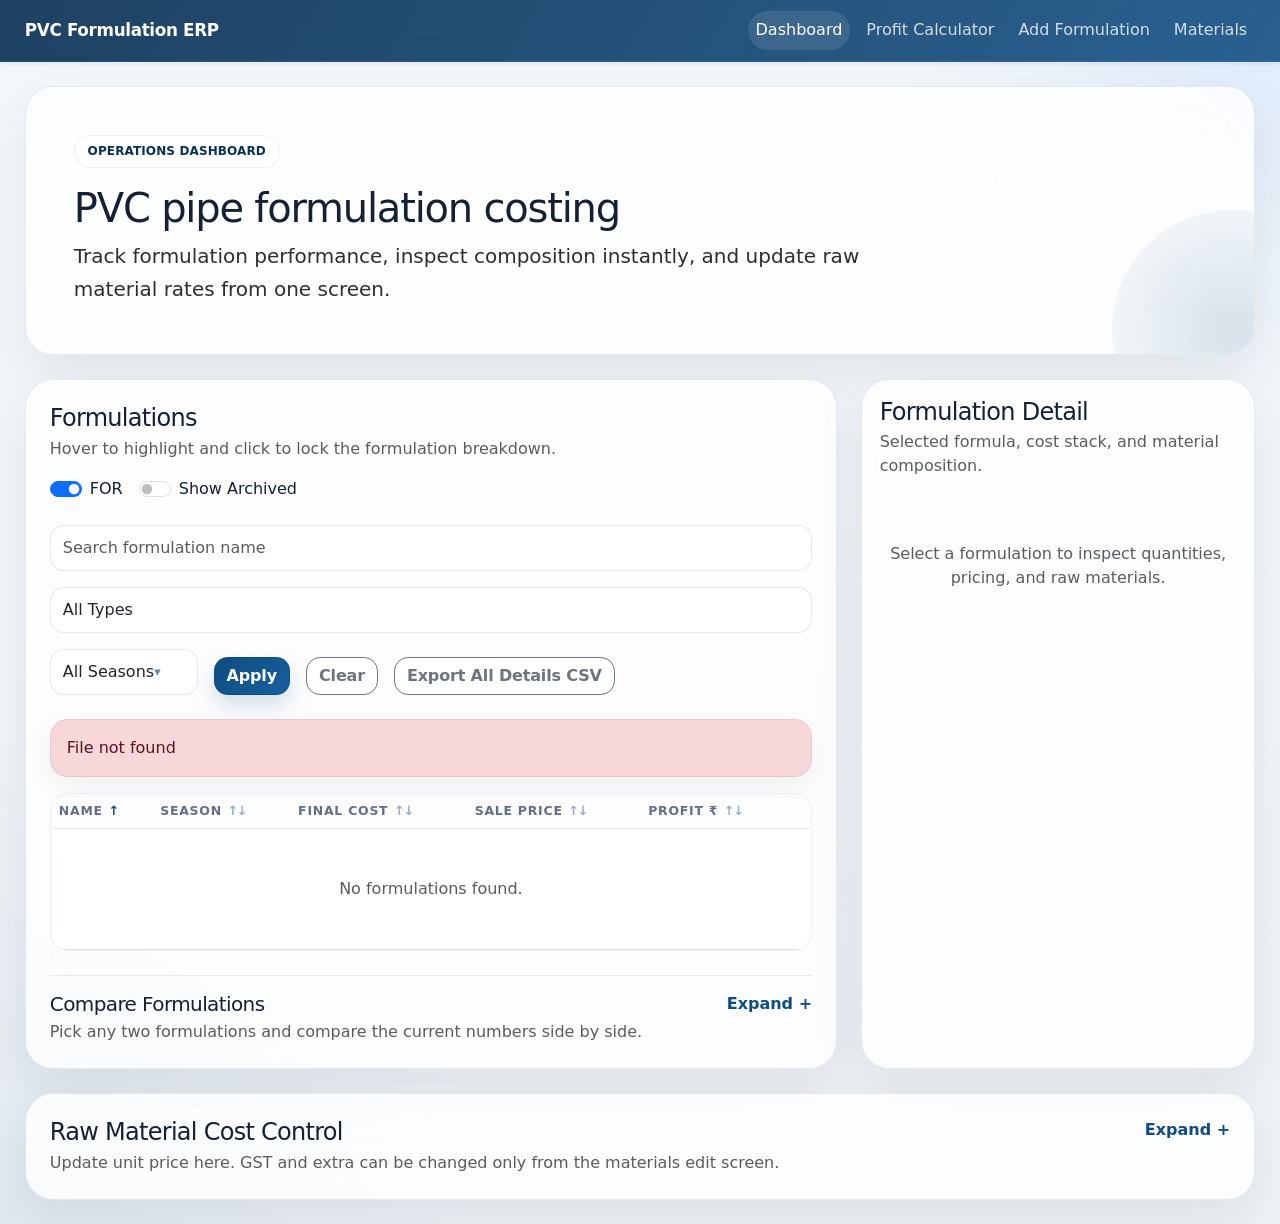
==== commit 984ebece: "Profit Calculator" ====
--- a/frontend/index.html
+++ b/frontend/index.html
@@ -14,10 +14,24 @@
     <nav class="navbar navbar-expand-lg navbar-dark app-navbar shadow-sm">
       <div class="container">
         <a class="navbar-brand fw-semibold" href="/">PVC Formulation ERP</a>
+        <button
+          class="navbar-toggler border-0"
+          type="button"
+          data-bs-toggle="collapse"
+          data-bs-target="#appNavbar"
+          aria-controls="appNavbar"
+          aria-expanded="false"
+          aria-label="Toggle navigation"
+        >
+          <span class="navbar-toggler-icon"></span>
+        </button>
+        <div class="collapse navbar-collapse app-navbar-collapse" id="appNavbar">
         <div class="navbar-nav app-nav-links ms-auto gap-2">
           <a class="nav-link active" href="/">Dashboard</a>
+          <a class="nav-link" href="/profit-calculator">Profit Calculator</a>
           <a class="nav-link" href="/add-formulation">Add Formulation</a>
           <a class="nav-link" href="/materials-page">Materials</a>
+        </div>
         </div>
       </div>
     </nav>
@@ -363,6 +377,7 @@
       </section>
     </main>
 
+    <script src="https://cdn.jsdelivr.net/npm/bootstrap@5.3.3/dist/js/bootstrap.bundle.min.js"></script>
     <script src="/frontend/js/common.js"></script>
     <script src="/frontend/js/api.js"></script>
     <script src="/frontend/js/dashboard.js"></script>
--- a/frontend/css/styles.css
+++ b/frontend/css/styles.css
@@ -43,6 +43,20 @@
   font-size: 1.05rem;
 }
 
+.navbar-toggler {
+  padding: 0.45rem 0.55rem;
+  border-radius: 12px;
+  background: rgba(255, 255, 255, 0.08);
+}
+
+.navbar-toggler:focus {
+  box-shadow: 0 0 0 4px rgba(255, 255, 255, 0.12);
+}
+
+.app-navbar-collapse {
+  justify-content: flex-end;
+}
+
 .nav-link {
   color: rgba(255, 255, 255, 0.8);
   padding: 0.45rem 0.8rem;
@@ -251,16 +265,80 @@
   margin-bottom: 0.55rem;
 }
 
+.party-suggest-wrap {
+  position: relative;
+}
+
+.party-suggestions {
+  position: absolute;
+  top: calc(100% + 0.35rem);
+  left: 0;
+  right: 0;
+  z-index: 20;
+  display: grid;
+  gap: 0.35rem;
+  max-height: 240px;
+  overflow-y: auto;
+  padding: 0.5rem;
+  background: rgba(255, 255, 255, 0.98);
+  border: 1px solid rgba(15, 76, 129, 0.1);
+  border-radius: 16px;
+  box-shadow: 0 18px 40px rgba(16, 24, 40, 0.12);
+}
+
+.party-suggestion-item {
+  width: 100%;
+  padding: 0.7rem 0.8rem;
+  text-align: left;
+  border: 0;
+  border-radius: 12px;
+  background: transparent;
+  color: var(--text-main);
+  font-weight: 500;
+  transition: background-color 0.15s ease;
+}
+
+.party-suggestion-item:hover {
+  background: rgba(216, 236, 255, 0.45);
+}
+
 .history-chart-wrap {
-  padding: 0.8rem;
-  border-radius: 20px;
-  background: linear-gradient(180deg, rgba(250, 252, 255, 0.94), rgba(240, 246, 253, 0.86));
+  padding: 1rem;
+  border-radius: 24px;
+  background:
+    radial-gradient(circle at top right, rgba(47, 138, 229, 0.18), transparent 28%),
+    linear-gradient(180deg, rgba(252, 253, 255, 0.98), rgba(240, 246, 253, 0.92));
   border: 1px solid rgba(15, 76, 129, 0.08);
+  box-shadow: inset 0 1px 0 rgba(255, 255, 255, 0.78), 0 12px 30px rgba(15, 30, 56, 0.06);
+}
+
+.history-stats-grid {
+  display: grid;
+  grid-template-columns: repeat(3, minmax(0, 1fr));
+  gap: 0.9rem;
+}
+
+.history-stat-card {
+  padding: 0.95rem 1rem;
+  border-radius: 18px;
+  background: linear-gradient(180deg, rgba(252, 253, 255, 0.98), rgba(242, 247, 253, 0.92));
+  border: 1px solid rgba(15, 76, 129, 0.08);
+}
+
+.history-stat-card span {
+  display: block;
+  color: var(--text-soft);
+  font-size: 0.8rem;
+  margin-bottom: 0.25rem;
+}
+
+.history-stat-card strong {
+  font-size: 1.12rem;
 }
 
 .history-chart {
   width: 100%;
-  height: 220px;
+  height: 240px;
   display: block;
 }
 
@@ -269,6 +347,33 @@
   fill: var(--text-soft);
   font-size: 11px;
   font-family: inherit;
+}
+
+.history-axis-value {
+  fill: rgba(18, 32, 51, 0.56);
+  font-size: 11px;
+  font-family: inherit;
+}
+
+.history-grid-line {
+  stroke: rgba(18, 32, 51, 0.08);
+  stroke-width: 1;
+  stroke-dasharray: 4 6;
+}
+
+.history-axis-line {
+  stroke: rgba(18, 32, 51, 0.12);
+  stroke-width: 1;
+}
+
+.history-surface {
+  fill: rgba(255, 255, 255, 0.55);
+}
+
+.history-point {
+  fill: #fff;
+  stroke: #0f4c81;
+  stroke-width: 3;
 }
 
 .table thead th {
@@ -623,9 +728,16 @@
     max-width: none !important;
   }
 
+  .app-navbar-collapse {
+    margin-top: 0.85rem;
+    padding: 0.8rem;
+    border-radius: 18px;
+    background: rgba(255, 255, 255, 0.08);
+    border: 1px solid rgba(255, 255, 255, 0.08);
+  }
+
   .app-nav-links {
     width: 100%;
-    margin-top: 0.75rem;
     gap: 0.35rem !important;
   }
 
@@ -634,7 +746,7 @@
     width: 100%;
     padding: 0.55rem 0.75rem;
     border-radius: 12px;
-    background: rgba(255, 255, 255, 0.08);
+    background: rgba(255, 255, 255, 0.06);
   }
 
   .hero-card,
@@ -685,7 +797,8 @@
   }
 
   .comparison-grid,
-  .comparison-metrics {
+  .comparison-metrics,
+  .history-stats-grid {
     grid-template-columns: 1fr;
   }
 
